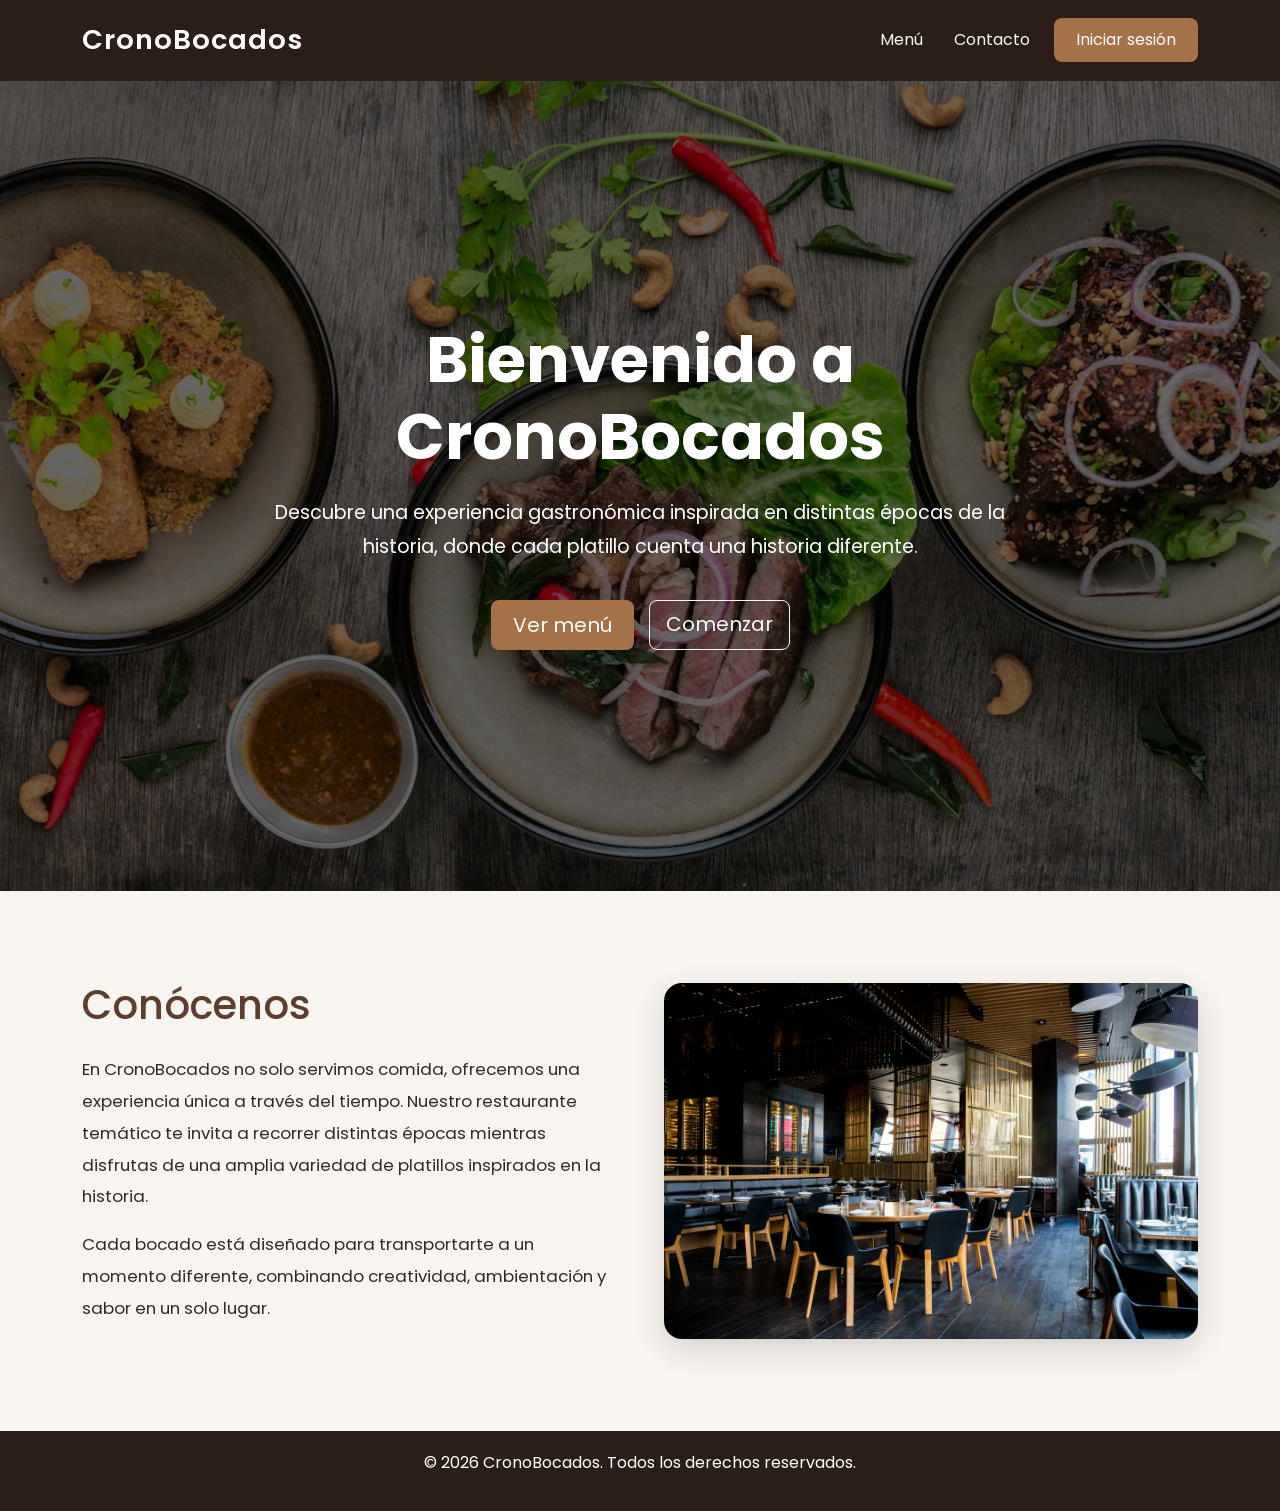
==== index.html @ c2356dad "Pantallas index, login, menu (general); dashboard de usuario, menu de usuario y reservaciones agrega" ====
<!DOCTYPE html>
<html lang="es">

<head>
    <meta charset="UTF-8">
    <meta name="viewport" content="width=device-width, initial-scale=1.0">
    <title>CronoBocados</title>

    <!-- Bootstrap -->
    <link href="https://cdn.jsdelivr.net/npm/bootstrap@5.3.3/dist/css/bootstrap.min.css" rel="stylesheet">

    <!-- Google Fonts -->
    <link rel="preconnect" href="https://fonts.googleapis.com">
    <link href="https://fonts.googleapis.com/css2?family=Poppins:wght@300;400;500;600;700&display=swap"
        rel="stylesheet">

    <!-- CSS -->
    <link rel="stylesheet" href="css/styles.css">
</head>

<body>

    <!-- NAVBAR -->
    <nav class="navbar navbar-expand-lg navbar-dark custom-navbar">
        <div class="container">

            <a class="navbar-brand fw-semibold" href="#">
                CronoBocados
            </a>

            <button class="navbar-toggler" type="button" data-bs-toggle="collapse" data-bs-target="#navbarNav">
                <span class="navbar-toggler-icon"></span>
            </button>

            <div class="collapse navbar-collapse" id="navbarNav">

                <ul class="navbar-nav ms-auto align-items-center">

                    <li class="nav-item">
                        <a class="nav-link" href="menu.html">Menú</a>
                    </li>

                    <li class="nav-item">
                        <a class="nav-link" href="contacto.html">Contacto</a>
                    </li>

                    <li class="nav-item">
                        <a class="btn btn-custom ms-3" href="login.html">
                            Iniciar sesión
                        </a>
                    </li>

                </ul>

            </div>
        </div>
    </nav>

    <!-- HERO -->
    <section class="hero-section">

        <div class="overlay"></div>

        <div class="container hero-content">

            <h1>
                Bienvenido a CronoBocados
            </h1>

            <p>
                Descubre una experiencia gastronómica inspirada en distintas épocas de la historia,
                donde cada platillo cuenta una historia diferente.
            </p>

            <div class="hero-buttons">

                <a href="menu.html" class="btn btn-custom btn-lg">
                    Ver menú
                </a>

                <a href="login.html" class="btn btn-outline-light btn-lg">
                    Comenzar
                </a>

            </div>

        </div>

    </section>

    <!-- CONÓCENOS -->
    <section class="about-section">

        <div class="container">

            <div class="row align-items-center g-5">

                <div class="col-lg-6">

                    <h2>
                        Conócenos
                    </h2>

                    <p>
                        En CronoBocados no solo servimos comida, ofrecemos una experiencia única
                        a través del tiempo. Nuestro restaurante temático te invita a recorrer
                        distintas épocas mientras disfrutas de una amplia variedad de platillos
                        inspirados en la historia.
                    </p>

                    <p>
                        Cada bocado está diseñado para transportarte a un momento diferente,
                        combinando creatividad, ambientación y sabor en un solo lugar.
                    </p>

                </div>

                <div class="col-lg-6 text-center">

                    <img src="/img/restaurante.avif"
                        class="img-fluid about-image" alt="Restaurante">

                </div>

            </div>

        </div>

    </section>

    <!-- FOOTER -->
    <footer class="footer">

        <div class="container text-center">

            <p>
                © 2026 CronoBocados. Todos los derechos reservados.
            </p>

        </div>

    </footer>

    <script src="https://cdn.jsdelivr.net/npm/bootstrap@5.3.3/dist/js/bootstrap.bundle.min.js"></script>

</body>

</html>
---- css/styles.css ----
body {
    font-family: 'Poppins', sans-serif;
    background-color: #f8f5f1;
    color: #2c2c2c;
}

/* NAVBAR */

.custom-navbar {
    background-color: #2b1d17;
    padding: 15px 0;
}

.navbar-brand {
    font-size: 1.7rem;
    letter-spacing: 1px;
}

.nav-link {
    color: #f5f5f5 !important;
    margin-left: 15px;
    transition: 0.3s;
}

.nav-link:hover {
    color: #d4a373 !important;
}

/* BOTONES */

.btn-custom {
    background-color: #a47148;
    color: white;
    border: none;
    padding: 10px 22px;
    border-radius: 8px;
    transition: 0.3s;
}

.btn-custom:hover {
    background-color: #8b5e3c;
    color: white;
}

/* HERO */

.hero-section {
    position: relative;
    height: 90vh;

    background-image: url(/img/fondores.avif);

    background-size: cover;
    background-position: center;

    display: flex;
    align-items: center;
    justify-content: center;
}

.overlay {
    position: absolute;
    inset: 0;
    background-color: rgba(0, 0, 0, 0.55);
}

.hero-content {
    position: relative;
    z-index: 2;
    text-align: center;
    color: white;
    max-width: 800px;
}

.hero-content h1 {
    font-size: 4rem;
    font-weight: 700;
    margin-bottom: 20px;
}

.hero-content p {
    font-size: 1.2rem;
    line-height: 1.8;
    margin-bottom: 35px;
}

.hero-buttons {
    display: flex;
    justify-content: center;
    gap: 15px;
}

/* ABOUT */

.about-section {
    padding: 90px 0;
}

.about-section h2 {
    font-size: 2.5rem;
    margin-bottom: 25px;
    color: #5c3d2e;
}

.about-section p {
    font-size: 1.05rem;
    line-height: 1.9;
}

.about-image {
    border-radius: 18px;
    box-shadow: 0 10px 30px rgba(0, 0, 0, 0.15);
}

/* FOOTER */

.footer {
    background-color: #2b1d17;
    color: white;
    padding: 20px 0;
}

/* LOGIN */

.login-section {

    min-height: 100vh;

    background:
        linear-gradient(rgba(0, 0, 0, 0.55),
            rgba(0, 0, 0, 0.55)),

        url('https://images.unsplash.com/photo-1517248135467-4c7edcad34c4?q=80&w=1200&auto=format&fit=crop');

    background-size: cover;
    background-position: center;

    display: flex;
    align-items: center;
}

.login-card {

    background-color: white;

    padding: 50px;

    border-radius: 20px;

    box-shadow: 0 10px 30px rgba(0, 0, 0, 0.2);
}

.login-card h2 {

    color: #5c3d2e;

    font-weight: 700;

    margin-bottom: 15px;
}

.login-text {

    color: #666;

    margin-bottom: 30px;

    line-height: 1.8;
}

.custom-input {

    border-radius: 10px;

    padding: 12px;

    border: 1px solid #d6d6d6;
}

.custom-input:focus {

    border-color: #a47148;

    box-shadow: 0 0 0 0.2rem rgba(164, 113, 72, 0.2);
}
/* LOGIN */

.login-section {

    min-height: 100vh;

    background:
        linear-gradient(rgba(0,0,0,0.55),
        rgba(0,0,0,0.55)),

        url('https://images.unsplash.com/photo-1517248135467-4c7edcad34c4?q=80&w=1200&auto=format&fit=crop');

    background-size: cover;

    background-position: center;

    display: flex;

    align-items: center;
}

.login-card {

    background-color: white;

    padding: 50px;

    border-radius: 20px;

    box-shadow: 0 10px 30px rgba(0,0,0,0.2);
}

.login-card h2 {

    color: #5c3d2e;

    font-weight: 700;

    margin-bottom: 15px;
}

.login-text {

    color: #666;

    line-height: 1.8;

    margin-bottom: 30px;
}

.custom-input {

    border-radius: 10px;

    padding: 12px;

    border: 1px solid #d6d6d6;
}

.custom-input:focus {

    border-color: #a47148;

    box-shadow: 0 0 0 0.2rem rgba(164,113,72,0.2);
}

.register-link {

    color: #8b5e3c;

    text-decoration: none;

    font-weight: 500;
}

.register-link:hover {

    color: #5c3d2e;
}
/* MENU */

.menu-header {

    background-color: #2b1d17;

    color: white;

    padding: 100px 0 70px;
}

.menu-header h1 {

    font-size: 3.5rem;

    font-weight: 700;

    margin-bottom: 20px;
}

.menu-header p {

    font-size: 1.1rem;

    color: #ddd;
}

.menu-section {

    background-color: #f8f5f1;

    padding: 80px 0;
}

.category-title {

    color: #5c3d2e;

    font-size: 2rem;

    margin-bottom: 35px;

    font-weight: 700;
}

.menu-card {

    background-color: white;

    border-radius: 18px;

    overflow: hidden;

    box-shadow: 0 10px 25px rgba(0,0,0,0.08);

    transition: 0.3s;

    height: 100%;
}

.menu-card:hover {

    transform: translateY(-5px);
}

.menu-img {

    width: 100%;

    height: 250px;

    object-fit: cover;
}

.menu-content {

    padding: 25px;
}

.menu-content h3 {

    color: #5c3d2e;

    margin-bottom: 15px;
}

.menu-content p {

    color: #666;

    line-height: 1.8;
}

.menu-footer {

    display: flex;

    justify-content: space-between;

    align-items: center;

    margin-top: 25px;
}

.price {

    font-size: 1.3rem;

    font-weight: 700;

    color: #8b5e3c;
}
/* CTA */

.cta-section {

    background-color: #efe6dc;

    padding: 80px 0;
}

.cta-section h2 {

    color: #5c3d2e;

    font-size: 2.5rem;

    font-weight: 700;

    margin-bottom: 20px;
}

.cta-section p {

    color: #666;

    font-size: 1.1rem;

    margin-bottom: 30px;
}
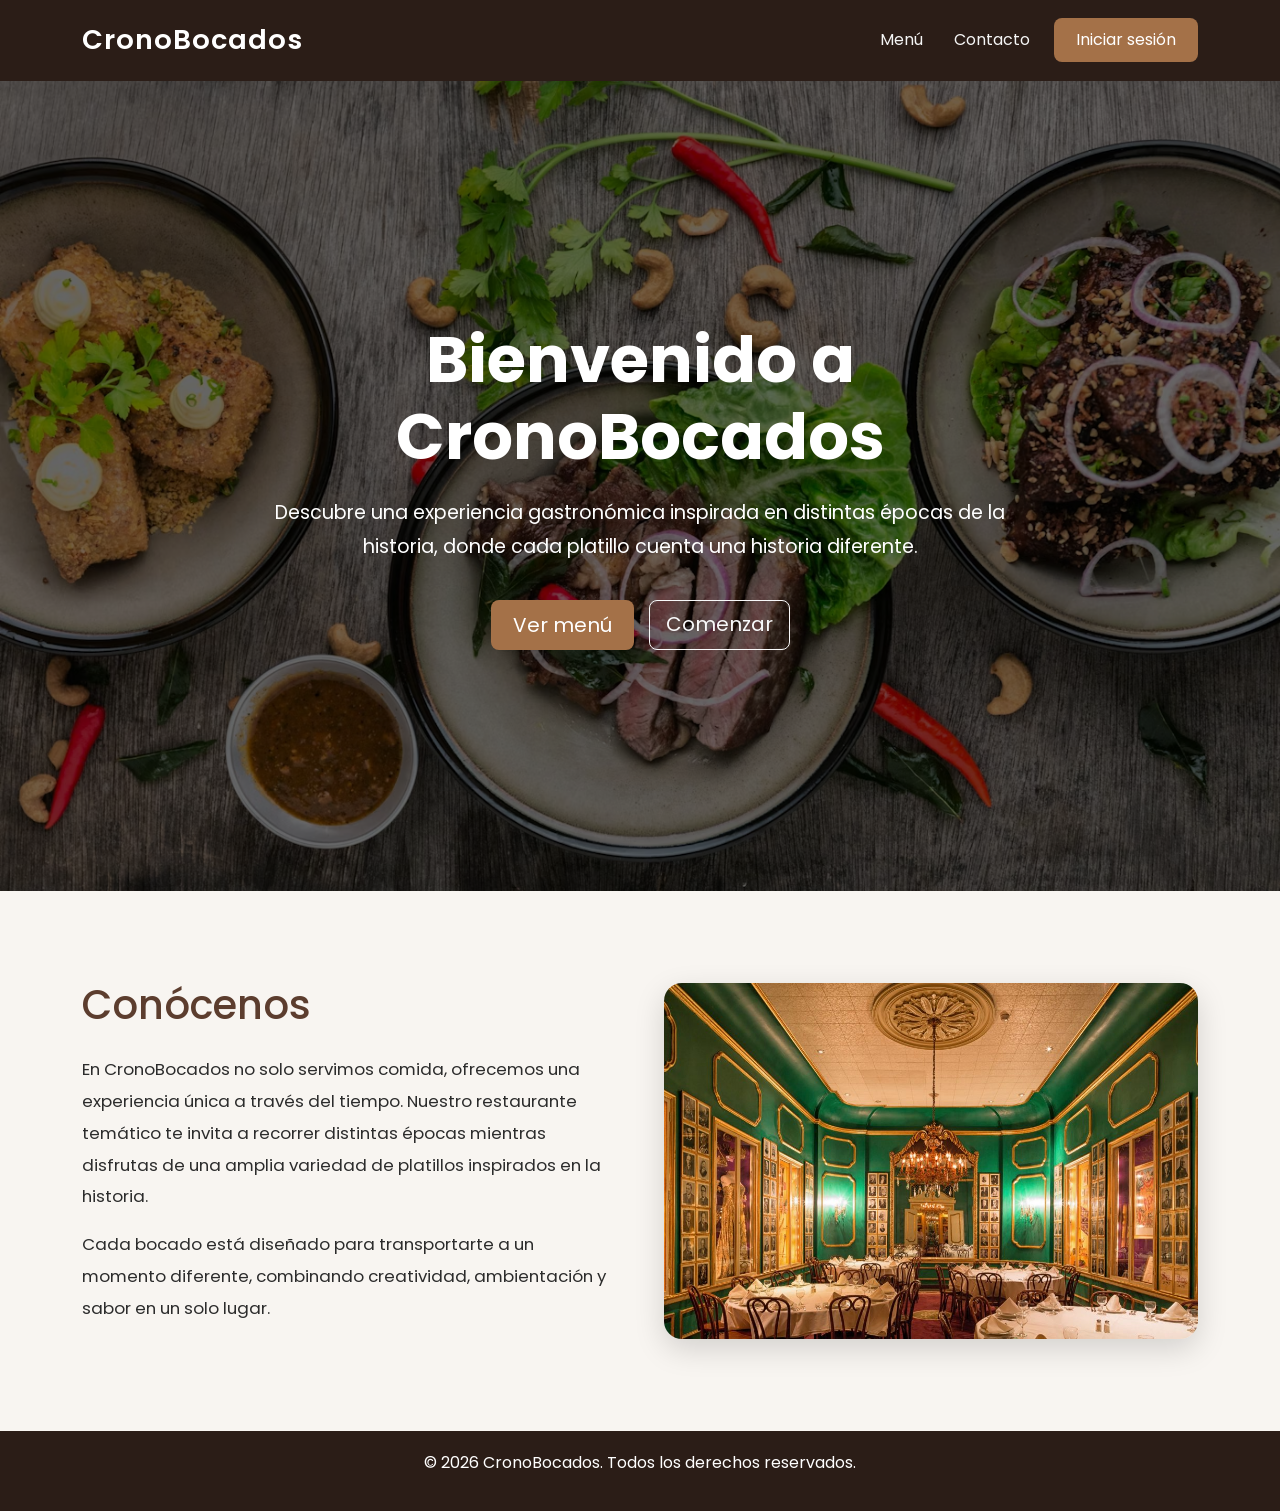
==== commit efd3975c: "Se agregó id a los productos y la pantalla de rol de admin de admin_pedidos." ====
--- a/index.html
+++ b/index.html
@@ -6,15 +6,10 @@
     <meta name="viewport" content="width=device-width, initial-scale=1.0">
     <title>CronoBocados</title>
 
-    <!-- Bootstrap -->
     <link href="https://cdn.jsdelivr.net/npm/bootstrap@5.3.3/dist/css/bootstrap.min.css" rel="stylesheet">
-
-    <!-- Google Fonts -->
     <link rel="preconnect" href="https://fonts.googleapis.com">
     <link href="https://fonts.googleapis.com/css2?family=Poppins:wght@300;400;500;600;700&display=swap"
         rel="stylesheet">
-
-    <!-- CSS -->
     <link rel="stylesheet" href="css/styles.css">
 </head>
 
@@ -117,7 +112,7 @@
 
                 <div class="col-lg-6 text-center">
 
-                    <img src="/img/restaurante.avif"
+                    <img src="/img/restaurante.jpg"
                         class="img-fluid about-image" alt="Restaurante">
 
                 </div>
